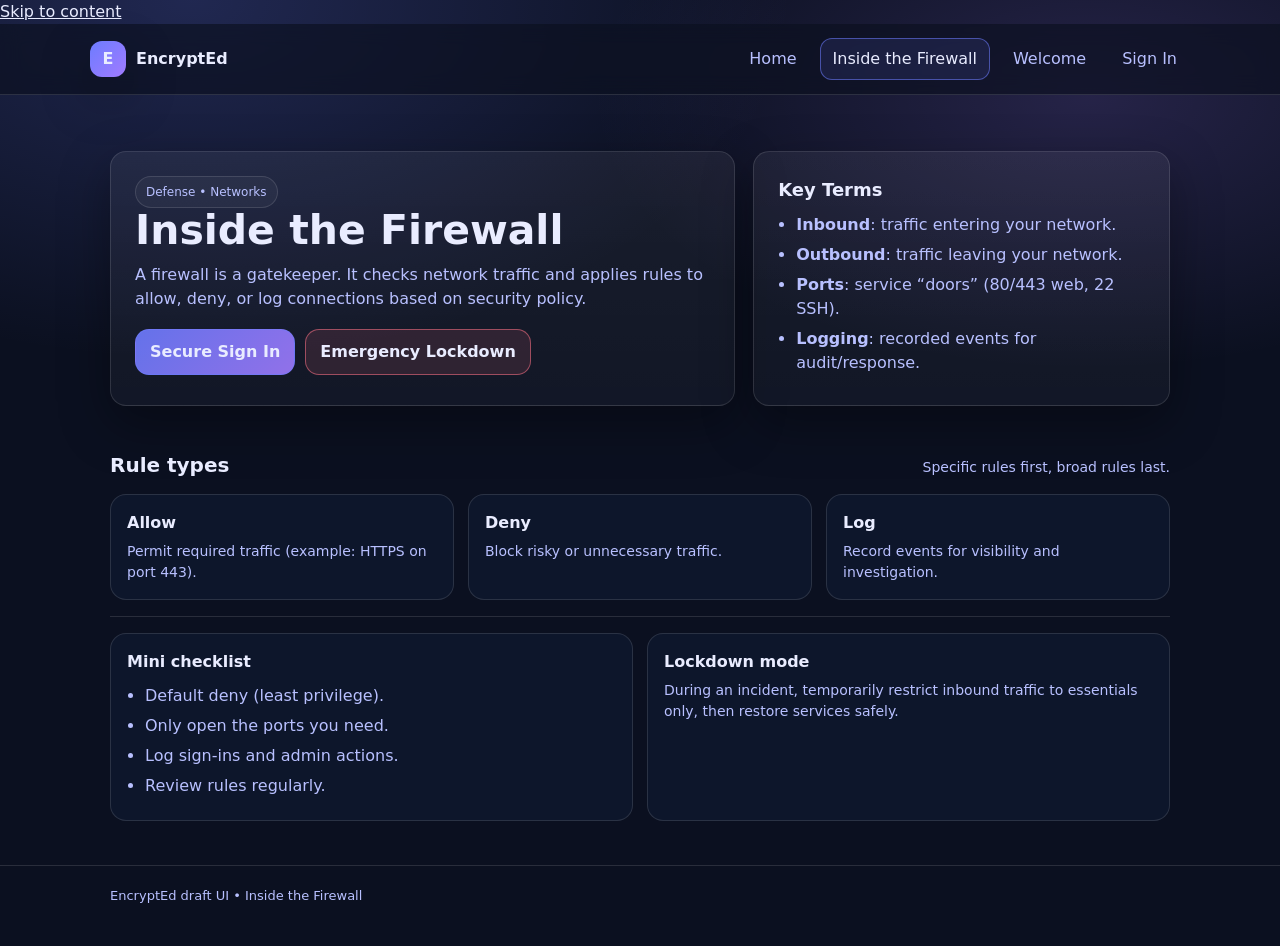
==== inside-firewall.html @ 1bc4c8c1 "Add files via upload" ====
<!doctype html>
<html lang="en">
<head>
  <meta charset="utf-8">
  <meta name="viewport" content="width=device-width, initial-scale=1">
  <title>EncryptEd | Inside the Firewall</title>
  <link rel="stylesheet" href="Styles.css">
</head>

<body>
  <a class="skip-link" href="#main">Skip to content</a>

  <header class="site-header">
    <div class="container header-inner">
      <a class="brand" href="index.html">
        <span class="brand-badge" aria-hidden="true">E</span>
        <span>EncryptEd</span>
      </a>

      <nav class="nav" aria-label="Primary navigation">
        <a href="index.html">Home</a>
        <a href="inside-firewall.html" aria-current="page">Inside the Firewall</a>
        <a href="welcome-encrypted.html">Welcome</a>
        <a href="sign-in.html">Sign In</a>
      </nav>
    </div>
  </header>

  <main id="main">
    <section class="hero">
      <div class="container hero-grid">
        <div class="hero-card">
          <span class="badge">Defense • Networks</span>
          <h1>Inside the Firewall</h1>
          <p>
            A firewall is a gatekeeper. It checks network traffic and applies rules to allow, deny,
            or log connections based on security policy.
          </p>

          <div class="hero-actions">
            <a class="btn primary" href="sign-in.html">Secure Sign In</a>

            <!-- INLINE CSS example (required CSS type) -->
            <a class="btn" href="#lockdown"
               style="border-color: rgba(251,113,133,.55); background: rgba(251,113,133,.12);">
              Emergency Lockdown
            </a>
          </div>
        </div>

        <aside class="hero-card" aria-label="Key terms">
          <h2 style="margin:0 0 10px; font-size:18px;">Key Terms</h2>
          <ul class="clean-list">
            <li><strong>Inbound</strong>: traffic entering your network.</li>
            <li><strong>Outbound</strong>: traffic leaving your network.</li>
            <li><strong>Ports</strong>: service “doors” (80/443 web, 22 SSH).</li>
            <li><strong>Logging</strong>: recorded events for audit/response.</li>
          </ul>
        </aside>
      </div>
    </section>

    <section class="section">
      <div class="container">
        <div class="section-title">
          <h2>Rule types</h2>
          <p>Specific rules first, broad rules last.</p>
        </div>

        <div class="grid cols-3">
          <article class="card">
            <h3>Allow</h3>
            <p>Permit required traffic (example: HTTPS on port 443).</p>
          </article>

          <article class="card">
            <h3>Deny</h3>
            <p>Block risky or unnecessary traffic.</p>
          </article>

          <article class="card">
            <h3>Log</h3>
            <p>Record events for visibility and investigation.</p>
          </article>
        </div>

        <hr class="hr">

        <div class="grid cols-2">
          <article class="card">
            <h3>Mini checklist</h3>
            <ul class="clean-list">
              <li>Default deny (least privilege).</li>
              <li>Only open the ports you need.</li>
              <li>Log sign-ins and admin actions.</li>
              <li>Review rules regularly.</li>
            </ul>
          </article>

          <article class="card" id="lockdown">
            <h3>Lockdown mode</h3>
            <p>
              During an incident, temporarily restrict inbound traffic to essentials only, then
              restore services safely.
            </p>
          </article>
        </div>
      </div>
    </section>
  </main>

  <footer class="site-footer">
    <div class="container">
      <p style="margin:0;">EncryptEd draft UI • Inside the Firewall</p>
    </div>
  </footer>
</body>
</html>
---- Styles.css ----
:root{
  --bg:#0b1020;
  --panel:#101a33;
  --text:#e9ecff;
  --muted:#b8c0ff;
  --border:rgba(255,255,255,.12);
  --primary:#6d7cff;
  --primary2:#a07bff;
  --radius:16px;
  --shadow:0 18px 50px rgba(0,0,0,.35);
  --container:1100px;
}

*{box-sizing:border-box}
html{color-scheme:dark}
body{
  margin:0;
  font-family:system-ui,-apple-system,Segoe UI,Roboto,Helvetica,Arial,sans-serif;
  background:
    radial-gradient(1000px 600px at 15% 0%, rgba(109,124,255,.22), transparent 60%),
    radial-gradient(900px 500px at 85% 10%, rgba(160,123,255,.18), transparent 55%),
    var(--bg);
  color:var(--text);
  line-height:1.5;
}

a{color:inherit}
img{max-width:100%;height:auto}

.container{max-width:var(--container);margin:0 auto;padding:0 20px}

.site-header{
  position:sticky;top:0;z-index:50;
  backdrop-filter:blur(10px);
  background:rgba(11,16,32,.65);
  border-bottom:1px solid var(--border);
}
.header-inner{
  display:flex;align-items:center;justify-content:space-between;
  padding:14px 0;gap:16px;
}
.brand{
  display:inline-flex;align-items:center;gap:10px;
  text-decoration:none;font-weight:800;
}
.brand-badge{
  width:36px;height:36px;border-radius:12px;
  display:grid;place-items:center;
  background:linear-gradient(135deg,var(--primary),var(--primary2));
  box-shadow:var(--shadow);
  font-weight:900;
}

.nav{display:flex;flex-wrap:wrap;gap:10px;align-items:center}
.nav a{
  text-decoration:none;padding:8px 12px;border-radius:12px;
  border:1px solid transparent;color:var(--muted);
}
.nav a:hover,.nav a:focus{color:var(--text);border-color:var(--border);outline:none}
.nav a[aria-current="page"]{
  color:var(--text);
  border-color:rgba(109,124,255,.55);
  background:rgba(109,124,255,.12);
}

.hero{padding:56px 0 26px}
.hero-grid{
  display:grid;grid-template-columns:1.2fr .8fr;
  gap:18px;align-items:stretch;
}
.hero-card{
  border:1px solid var(--border);
  border-radius:var(--radius);
  box-shadow:var(--shadow);
  padding:24px;
  background:linear-gradient(180deg, rgba(255,255,255,.06), rgba(255,255,255,.03));
}
.hero h1{margin:0 0 10px;font-size:clamp(28px,3.2vw,44px);line-height:1.1}
.hero p{margin:0 0 18px;color:var(--muted)}
.hero-actions{display:flex;flex-wrap:wrap;gap:10px;margin-top:14px}

.btn{
  display:inline-flex;align-items:center;justify-content:center;gap:8px;
  padding:10px 14px;border-radius:14px;
  border:1px solid var(--border);
  background:rgba(255,255,255,.05);
  color:var(--text);
  text-decoration:none;
  font-weight:700;
}
.btn:hover{background:rgba(255,255,255,.08)}
.btn.primary{
  border-color:rgba(109,124,255,.55);
  background:linear-gradient(135deg, rgba(109,124,255,.9), rgba(160,123,255,.9));
}
.btn.primary:hover{filter:brightness(1.05)}
.btn.ghost{background:transparent}

.section{padding:18px 0 44px}
.section-title{
  display:flex;align-items:baseline;justify-content:space-between;
  gap:16px;margin-bottom:14px;
}
.section-title h2{margin:0;font-size:20px}
.section-title p{margin:0;color:var(--muted);font-size:14px}

.grid{display:grid;gap:14px}
.grid.cols-3{grid-template-columns:repeat(3,minmax(0,1fr))}
.grid.cols-2{grid-template-columns:repeat(2,minmax(0,1fr))}

.card{
  border:1px solid var(--border);
  background:rgba(16,26,51,.62);
  border-radius:var(--radius);
  padding:16px;
}
.card h3{margin:0 0 6px;font-size:16px}
.card p{margin:0;color:var(--muted);font-size:14px}

.badge{
  display:inline-flex;align-items:center;gap:8px;
  padding:6px 10px;border-radius:999px;
  border:1px solid var(--border);
  font-size:12px;color:var(--muted);
  background:rgba(255,255,255,.04);
}

.clean-list{margin:10px 0 0;padding-left:18px;color:var(--muted)}
.clean-list li{margin:6px 0}

.hr{border:none;border-top:1px solid var(--border);margin:16px 0}

.site-footer{
  border-top:1px solid var(--border);
  padding:20px 0 40px;
  color:var(--muted);
  font-size:13px;
}

@media (max-width:900px){
  .hero-grid{grid-template-columns:1fr}
  .grid.cols-3{grid-template-columns:1fr}
  .grid.cols-2{grid-template-columns:1fr}
}
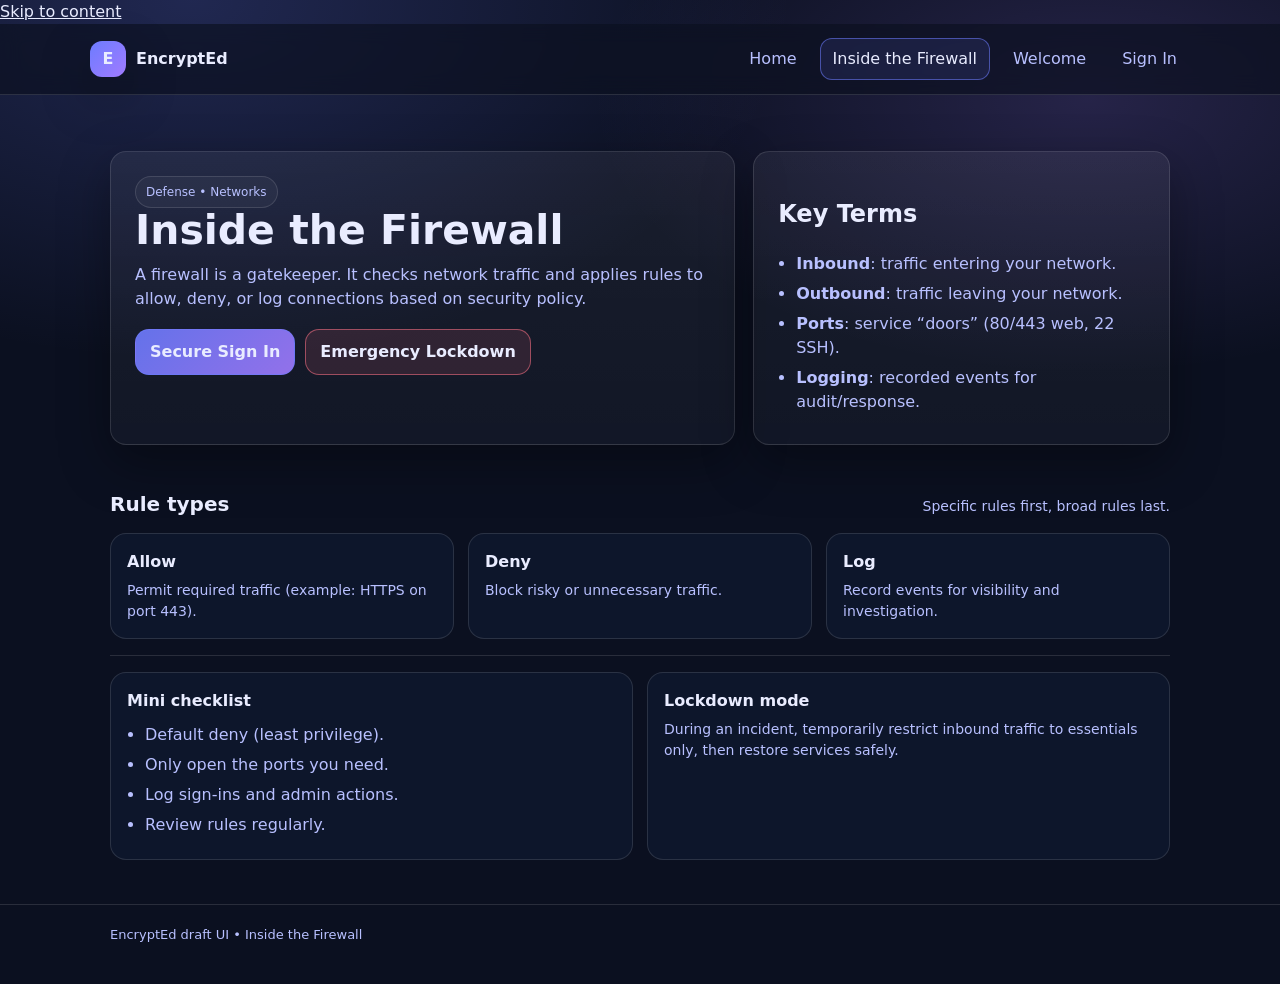
==== commit 93579de3: "Update inside-firewall.html" ====
--- a/inside-firewall.html
+++ b/inside-firewall.html
@@ -1,6 +1,7 @@
 <!doctype html>
 <html lang="en">
 <head>
+  <!-- Author: Andrew Jackson Darragh -->
   <meta charset="utf-8">
   <meta name="viewport" content="width=device-width, initial-scale=1">
   <title>EncryptEd | Inside the Firewall</title>
@@ -21,7 +22,7 @@
         <a href="index.html">Home</a>
         <a href="inside-firewall.html" aria-current="page">Inside the Firewall</a>
         <a href="welcome-encrypted.html">Welcome</a>
-        <a href="sign-in.html">Sign In</a>
+        <a href="sign-in.html" class="nav-cta">Sign In</a>
       </nav>
     </div>
   </header>
@@ -49,7 +50,7 @@
         </div>
 
         <aside class="hero-card" aria-label="Key terms">
-          <h2 style="margin:0 0 10px; font-size:18px;">Key Terms</h2>
+          <h2 class="panel-title">Key Terms</h2>
           <ul class="clean-list">
             <li><strong>Inbound</strong>: traffic entering your network.</li>
             <li><strong>Outbound</strong>: traffic leaving your network.</li>
@@ -115,4 +116,4 @@
     </div>
   </footer>
 </body>
-</html>+</html>
